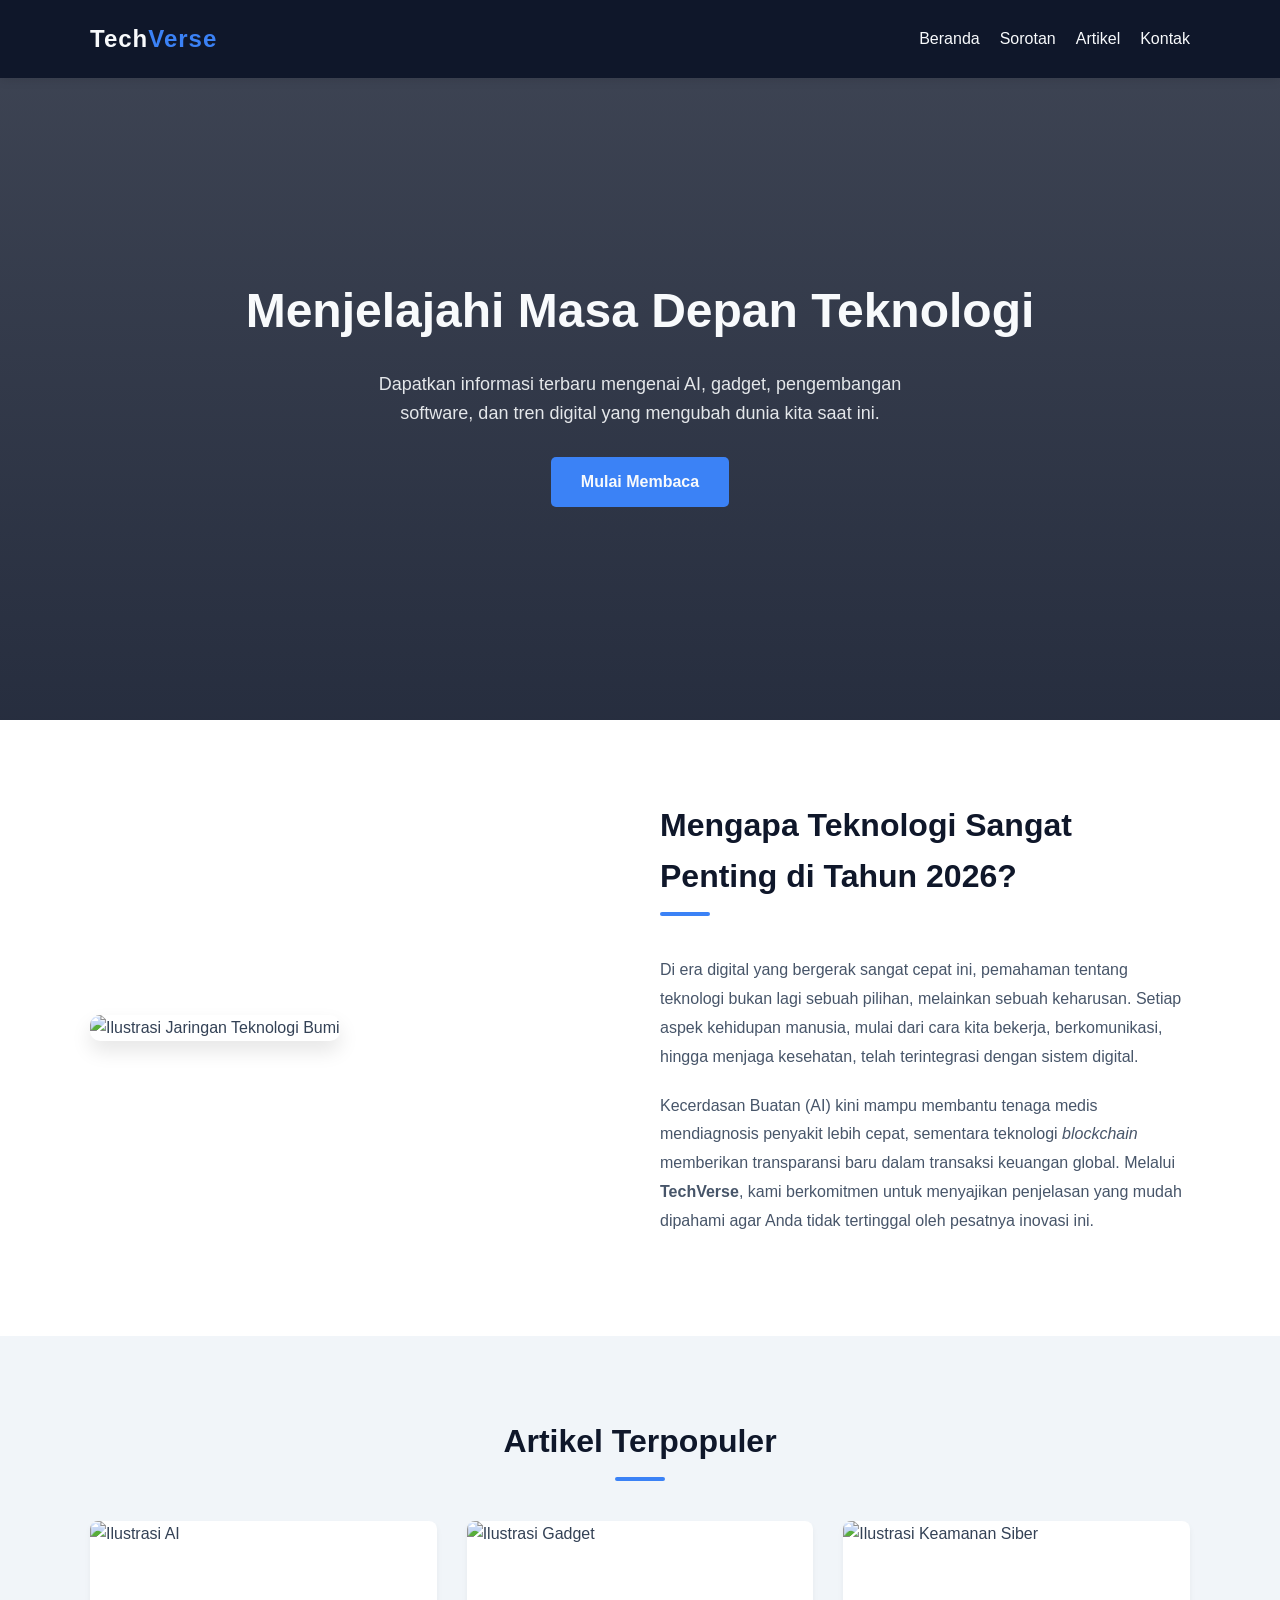
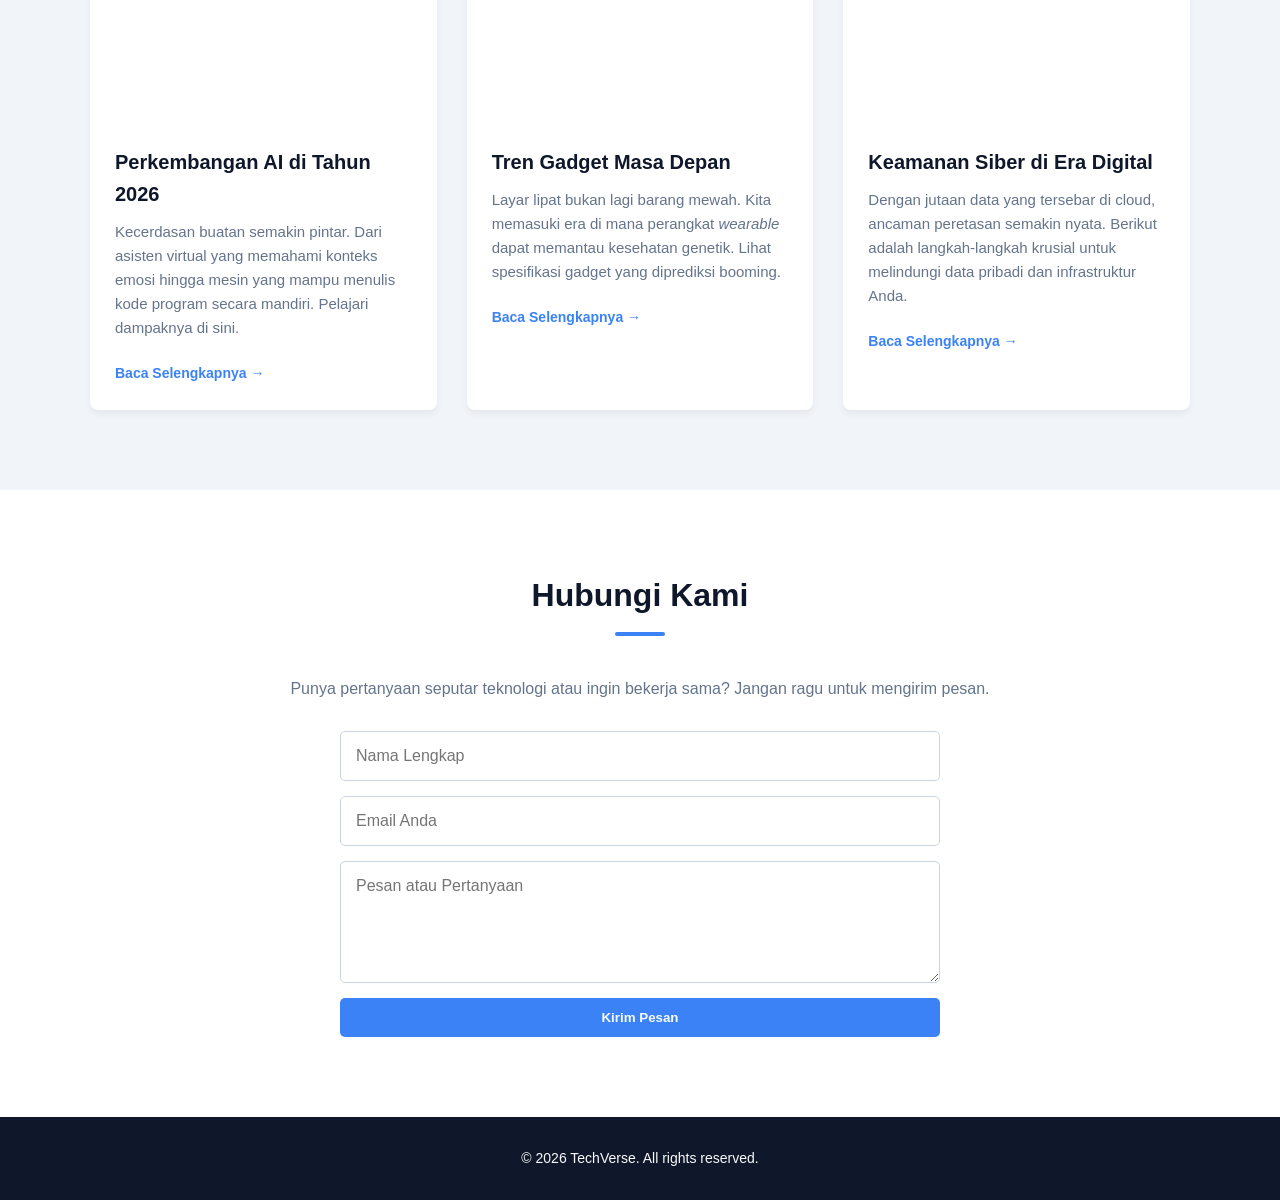
==== index.html @ 9a315098 "Update index.html" ====
<!DOCTYPE html>
<html lang="id">
<head>
    <meta charset="UTF-8">
    <meta name="viewport" content="width=device-width, initial-scale=1.0">
    <title>TechVerse - Info Teknologi Terkini</title>
    <link rel="stylesheet" href="style.css">
    
    <!-- Google AdSense Script -->
    <script async src="https://pagead2.googlesyndication.com/pagead/js/adsbygoogle.js?client=ca-pub-5963666797707136" crossorigin="anonymous"></script>
    
    <!-- AMP Auto Ads Script -->
    <script async custom-element="amp-auto-ads"
            src="https://cdn.ampproject.org/v0/amp-auto-ads-0.1.js">
    </script>
</head>
<body>

    <!-- AMP Auto Ads Placement -->
    <amp-auto-ads type="adsense"
            data-ad-client="ca-pub-5963666797707136">
    </amp-auto-ads>

    <!-- Navigasi -->
    <header>
        <div class="container navbar">
            <div class="logo">Tech<span>Verse</span></div>
            <nav>
                <ul>
                    <li><a href="#home">Beranda</a></li>
                    <li><a href="#sorotan">Sorotan</a></li>
                    <li><a href="#artikel">Artikel</a></li>
                    <li><a href="#kontak">Kontak</a></li>
                </ul>
            </nav>
        </div>
    </header>

    <!-- Hero Section -->
    <section id="home" class="hero">
        <div class="container hero-content">
            <h2>Menjelajahi Masa Depan Teknologi</h2>
            <p>Dapatkan informasi terbaru mengenai AI, gadget, pengembangan software, dan tren digital yang mengubah dunia kita saat ini.</p>
            <a href="#sorotan" class="btn">Mulai Membaca</a>
        </div>
    </section>

    <!-- Sorotan Utama (Penjelasan Detail & Gambar Besar) -->
    <section id="sorotan" class="featured-section">
        <div class="container split-layout">
            <div class="featured-image">
                <img src="https://images.unsplash.com/photo-1451187580459-43490279c0fa?auto=format&fit=crop&w=800&q=80" alt="Ilustrasi Jaringan Teknologi Bumi">
            </div>
            <div class="featured-text">
                <h3 class="section-title left-align">Mengapa Teknologi Sangat Penting di Tahun 2026?</h3>
                
                <!-- Paragraf 1 -->
                <p>Di era digital yang bergerak sangat cepat ini, pemahaman tentang teknologi bukan lagi sebuah pilihan, melainkan sebuah keharusan. Setiap aspek kehidupan manusia, mulai dari cara kita bekerja, berkomunikasi, hingga menjaga kesehatan, telah terintegrasi dengan sistem digital.</p>
                
                <!-- Paragraf 2 -->
                <p>Kecerdasan Buatan (AI) kini mampu membantu tenaga medis mendiagnosis penyakit lebih cepat, sementara teknologi <em>blockchain</em> memberikan transparansi baru dalam transaksi keuangan global. Melalui <strong>TechVerse</strong>, kami berkomitmen untuk menyajikan penjelasan yang mudah dipahami agar Anda tidak tertinggal oleh pesatnya inovasi ini.</p>

                <!-- In-Article Ads (Tepat setelah 2 paragraf di konten utama) -->
                <script async src="https://pagead2.googlesyndication.com/pagead/js/adsbygoogle.js?client=ca-pub-5963666797707136"
                     crossorigin="anonymous"></script>
                <ins class="adsbygoogle"
                     style="display:block; text-align:center;"
                     data-ad-layout="in-article"
                     data-ad-format="fluid"
                     data-ad-client="ca-pub-5963666797707136"
                     data-ad-slot="5413995856"></ins>
                <script>
                     (adsbygoogle = window.adsbygoogle || []).push({});
                </script>
            </div>
        </div>
    </section>

    <!-- Artikel/Fitur Section -->
    <section id="artikel" class="articles">
        <div class="container">
            <h3 class="section-title">Artikel Terpopuler</h3>
            <div class="card-grid">
                
                <!-- Kartu 1 -->
                <div class="card">
                    <img src="https://images.unsplash.com/photo-1677442136019-21780efad99a?auto=format&fit=crop&w=500&q=80" alt="Ilustrasi AI" class="card-img">
                    <div class="card-body">
                        <h4>Perkembangan AI di Tahun 2026</h4>
                        <p>Kecerdasan buatan semakin pintar. Dari asisten virtual yang memahami konteks emosi hingga mesin yang mampu menulis kode program secara mandiri. Pelajari dampaknya di sini.</p>
                        <a href="#" class="read-more">Baca Selengkapnya &rarr;</a>
                    </div>
                </div>

                <!-- Kartu 2 -->
                <div class="card">
                    <img src="https://images.unsplash.com/photo-1511707171634-5f897ff02aa9?auto=format&fit=crop&w=500&q=80" alt="Ilustrasi Gadget" class="card-img">
                    <div class="card-body">
                        <h4>Tren Gadget Masa Depan</h4>
                        <p>Layar lipat bukan lagi barang mewah. Kita memasuki era di mana perangkat <em>wearable</em> dapat memantau kesehatan genetik. Lihat spesifikasi gadget yang diprediksi booming.</p>
                        <a href="#" class="read-more">Baca Selengkapnya &rarr;</a>
                    </div>
                </div>

                <!-- Kartu 3 -->
                <div class="card">
                    <img src="https://images.unsplash.com/photo-1550751827-4bd374c3f58b?auto=format&fit=crop&w=500&q=80" alt="Ilustrasi Keamanan Siber" class="card-img">
                    <div class="card-body">
                        <h4>Keamanan Siber di Era Digital</h4>
                        <p>Dengan jutaan data yang tersebar di cloud, ancaman peretasan semakin nyata. Berikut adalah langkah-langkah krusial untuk melindungi data pribadi dan infrastruktur Anda.</p>
                        <a href="#" class="read-more">Baca Selengkapnya &rarr;</a>
                    </div>
                </div>

            </div>
        </div>
    </section>

    <!-- Kontak Section -->
    <section id="kontak" class="contact">
        <div class="container">
            <h3 class="section-title">Hubungi Kami</h3>
            <p style="text-align: center; margin-bottom: 30px; color: #64748b;">Punya pertanyaan seputar teknologi atau ingin bekerja sama? Jangan ragu untuk mengirim pesan.</p>
            <form class="contact-form">
                <input type="text" placeholder="Nama Lengkap" required>
                <input type="email" placeholder="Email Anda" required>
                <textarea rows="5" placeholder="Pesan atau Pertanyaan" required></textarea>
                <button type="submit" class="btn">Kirim Pesan</button>
            </form>
        </div>
    </section>

    <!-- Footer -->
    <footer>
        <p>&copy; 2026 TechVerse. All rights reserved.</p>
    </footer>

</body>
</html>
---- style.css ----
/* Reset & Variabel */
* {
    margin: 0;
    padding: 0;
    box-sizing: border-box;
    font-family: 'Segoe UI', Tahoma, Geneva, Verdana, sans-serif;
}

:root {
    --primary-color: #0f172a; 
    --accent-color: #3b82f6;  
    --text-light: #f8fafc;
    --text-dark: #334155;
    --bg-light: #f1f5f9;
}

html {
    scroll-behavior: smooth;
}

body {
    color: var(--text-dark);
    background-color: #ffffff;
    line-height: 1.6;
}

.container {
    width: 90%;
    max-width: 1100px;
    margin: 0 auto;
}

/* Navigasi */
header {
    background-color: var(--primary-color);
    position: fixed;
    width: 100%;
    top: 0;
    z-index: 1000;
    box-shadow: 0 2px 10px rgba(0,0,0,0.1);
}

.navbar {
    display: flex;
    justify-content: space-between;
    align-items: center;
    padding: 20px 0;
}

.logo {
    color: var(--text-light);
    font-size: 24px;
    font-weight: bold;
    letter-spacing: 1px;
}

.logo span {
    color: var(--accent-color);
}

nav ul {
    display: flex;
    list-style: none;
}

nav ul li {
    margin-left: 20px;
}

nav ul li a {
    color: var(--text-light);
    text-decoration: none;
    font-size: 16px;
    transition: color 0.3s;
}

nav ul li a:hover {
    color: var(--accent-color);
}

/* Hero Section */
.hero {
    background: linear-gradient(rgba(15, 23, 42, 0.8), rgba(15, 23, 42, 0.9)), 
                url('https://images.unsplash.com/photo-1518770660439-4636190af475?auto=format&fit=crop&w=1200&q=80') no-repeat center center/cover;
    height: 80vh;
    display: flex;
    align-items: center;
    text-align: center;
    color: var(--text-light);
    padding-top: 60px;
}

.hero-content h2 {
    font-size: 48px;
    margin-bottom: 20px;
}

.hero-content p {
    font-size: 18px;
    margin-bottom: 30px;
    max-width: 600px;
    margin-left: auto;
    margin-right: auto;
    opacity: 0.9;
}

.btn {
    display: inline-block;
    background-color: var(--accent-color);
    color: var(--text-light);
    padding: 12px 30px;
    text-decoration: none;
    border-radius: 5px;
    font-weight: bold;
    transition: background 0.3s;
    border: none;
    cursor: pointer;
}

.btn:hover {
    background-color: #2563eb;
}

/* Judul Section Umum */
.section-title {
    text-align: center;
    font-size: 32px;
    margin-bottom: 40px;
    position: relative;
    color: var(--primary-color);
}

.section-title::after {
    content: '';
    display: block;
    width: 50px;
    height: 4px;
    background-color: var(--accent-color);
    margin: 10px auto 0;
    border-radius: 2px;
}

.section-title.left-align {
    text-align: left;
}

.section-title.left-align::after {
    margin: 10px 0 0 0;
}

/* Sorotan Utama (Featured) */
.featured-section {
    padding: 80px 0;
    background-color: #ffffff;
}

.split-layout {
    display: flex;
    align-items: center;
    gap: 40px;
}

.featured-image {
    flex: 1;
}

.featured-image img {
    width: 100%;
    border-radius: 10px;
    box-shadow: 0 10px 20px rgba(0,0,0,0.1);
}

.featured-text {
    flex: 1;
}

.featured-text p {
    font-size: 16px;
    margin-bottom: 20px;
    color: #475569;
    line-height: 1.8;
}

/* Artikel Section */
.articles {
    padding: 80px 0;
    background-color: var(--bg-light);
}

.card-grid {
    display: grid;
    grid-template-columns: repeat(auto-fit, minmax(300px, 1fr));
    gap: 30px;
}

.card {
    background-color: #ffffff;
    border-radius: 8px;
    overflow: hidden;
    box-shadow: 0 4px 6px rgba(0,0,0,0.05);
    transition: transform 0.3s;
}

.card:hover {
    transform: translateY(-5px);
    box-shadow: 0 10px 15px rgba(0,0,0,0.1);
}

.card-img {
    width: 100%;
    height: 200px;
    object-fit: cover;
    display: block;
}

.card-body {
    padding: 25px;
}

.card-body h4 {
    font-size: 20px;
    margin-bottom: 10px;
    color: var(--primary-color);
}

.card-body p {
    color: #64748b;
    font-size: 15px;
    margin-bottom: 20px;
}

.read-more {
    color: var(--accent-color);
    text-decoration: none;
    font-weight: bold;
    font-size: 14px;
}

/* Kontak Section */
.contact {
    padding: 80px 0;
}

.contact-form {
    max-width: 600px;
    margin: 0 auto;
    display: flex;
    flex-direction: column;
    gap: 15px;
}

.contact-form input, 
.contact-form textarea {
    width: 100%;
    padding: 15px;
    border: 1px solid #cbd5e1;
    border-radius: 5px;
    font-size: 16px;
}

.contact-form input:focus, 
.contact-form textarea:focus {
    outline: none;
    border-color: var(--accent-color);
}

/* Footer */
footer {
    background-color: var(--primary-color);
    color: var(--text-light);
    text-align: center;
    padding: 30px 0;
    font-size: 14px;
}

/* Responsif (Mobile) */
@media (max-width: 768px) {
    .navbar {
        flex-direction: column;
        gap: 15px;
    }
    nav ul li {
        margin: 0 10px;
    }
    .hero-content h2 {
        font-size: 32px;
    }
    .split-layout {
        flex-direction: column;
    }
}
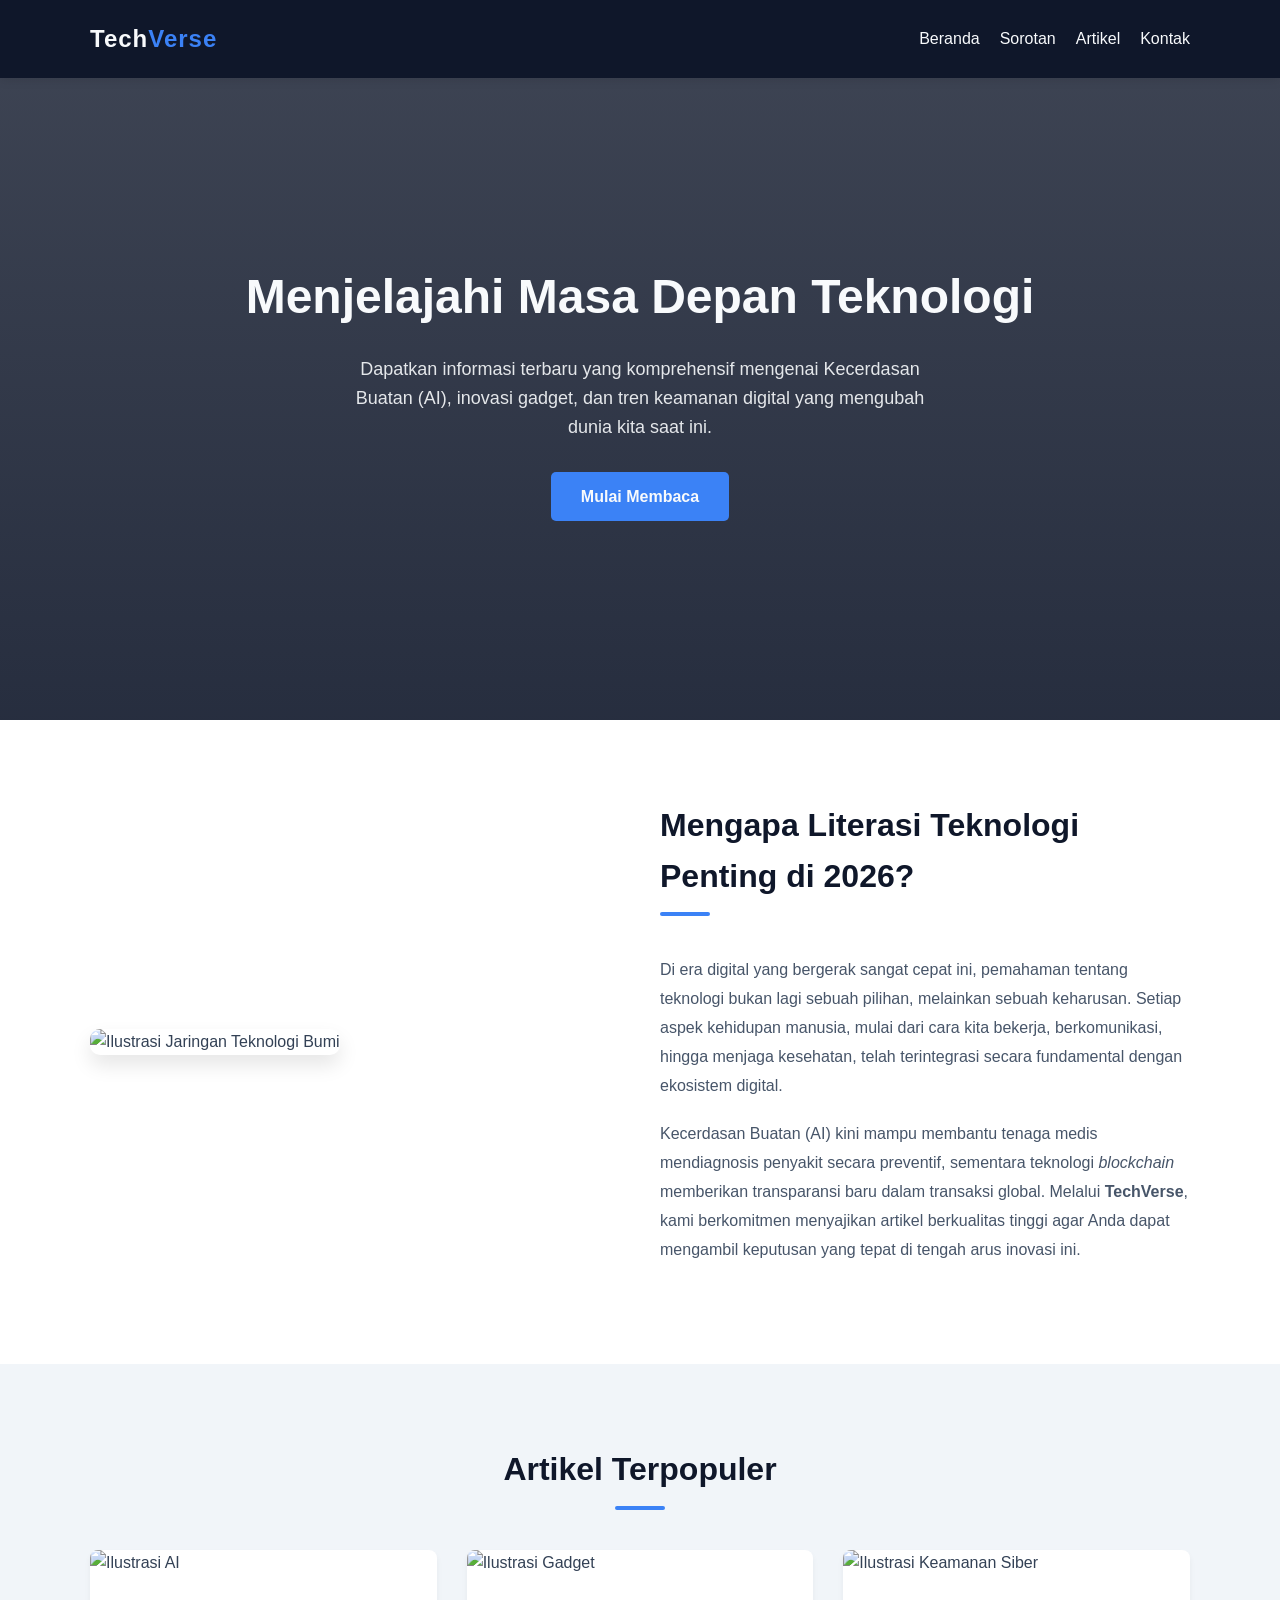
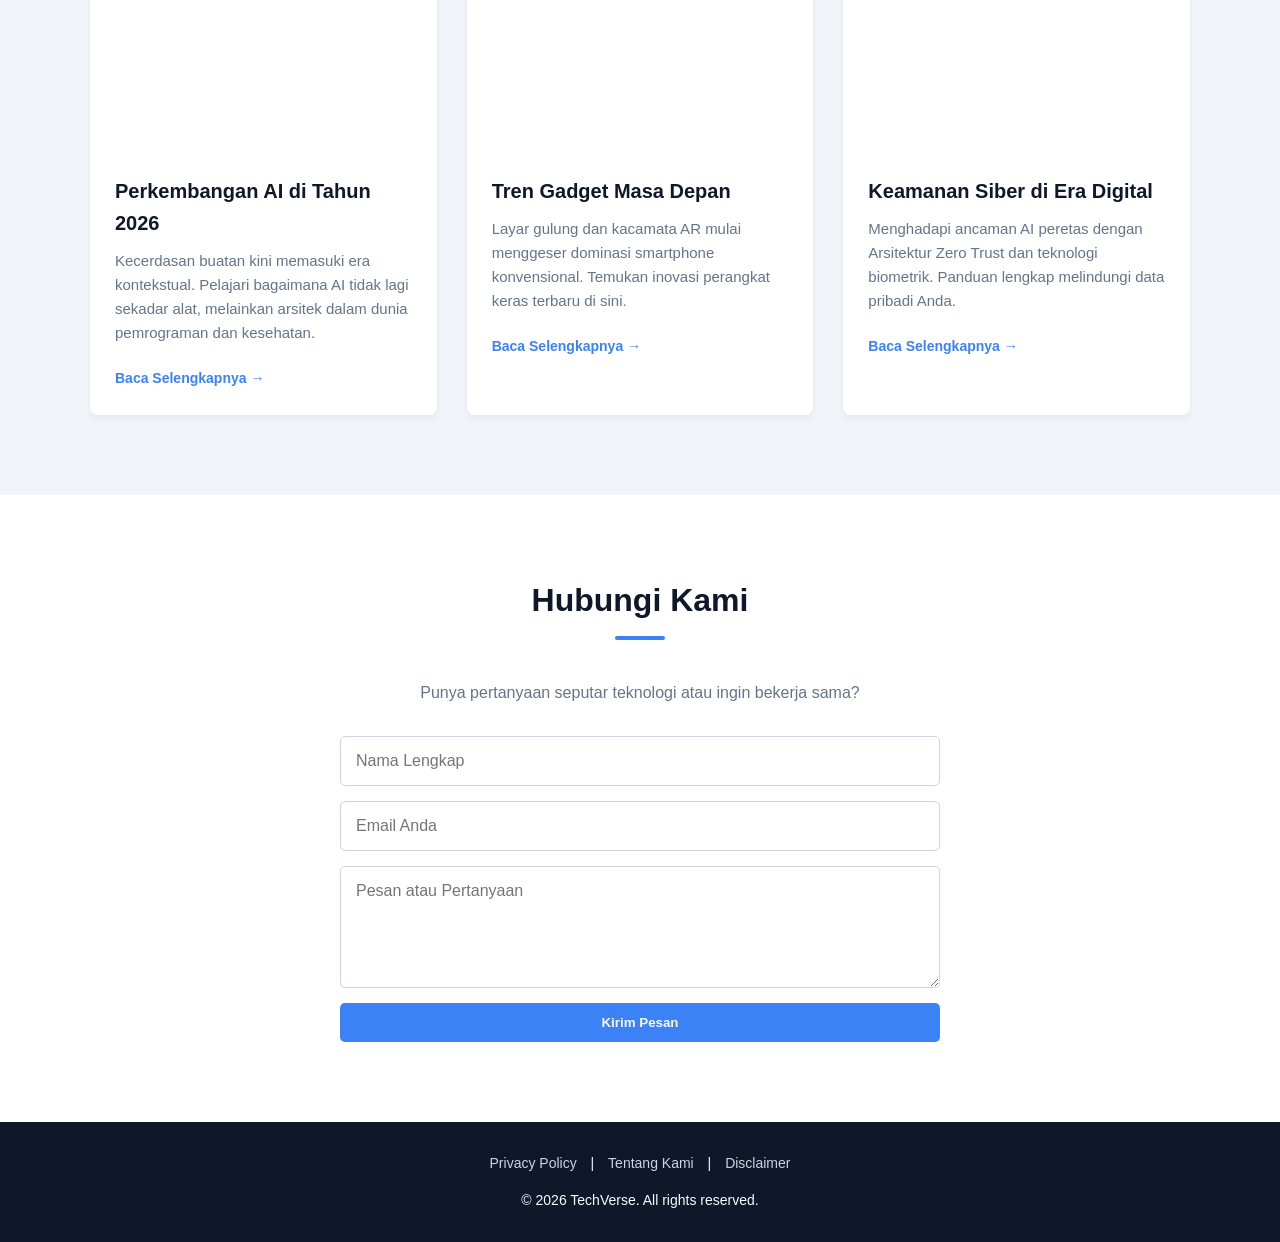
==== commit 0a6fe6bd: "Update index.html" ====
--- a/index.html
+++ b/index.html
@@ -3,135 +3,105 @@
 <head>
     <meta charset="UTF-8">
     <meta name="viewport" content="width=device-width, initial-scale=1.0">
+    <meta name="description" content="TechVerse - Portal berita teknologi terkini yang membahas AI, Gadget masa depan, dan Keamanan Siber.">
+    <meta name="google-adsense-account" content="ca-pub-5963666797707136">
     <title>TechVerse - Info Teknologi Terkini</title>
     <link rel="stylesheet" href="style.css">
-    
-    <!-- Google AdSense Script -->
+    <!-- Script Auto Ads Google AdSense diletakkan di Head -->
     <script async src="https://pagead2.googlesyndication.com/pagead/js/adsbygoogle.js?client=ca-pub-5963666797707136" crossorigin="anonymous"></script>
-    
-    <!-- AMP Auto Ads Script -->
-    <script async custom-element="amp-auto-ads"
-            src="https://cdn.ampproject.org/v0/amp-auto-ads-0.1.js">
-    </script>
 </head>
 <body>
 
-    <!-- AMP Auto Ads Placement -->
-    <amp-auto-ads type="adsense"
-            data-ad-client="ca-pub-5963666797707136">
-    </amp-auto-ads>
-
-    <!-- Navigasi -->
     <header>
         <div class="container navbar">
             <div class="logo">Tech<span>Verse</span></div>
             <nav>
                 <ul>
-                    <li><a href="#home">Beranda</a></li>
-                    <li><a href="#sorotan">Sorotan</a></li>
-                    <li><a href="#artikel">Artikel</a></li>
-                    <li><a href="#kontak">Kontak</a></li>
+                    <li><a href="index.html#home">Beranda</a></li>
+                    <li><a href="index.html#sorotan">Sorotan</a></li>
+                    <li><a href="index.html#artikel">Artikel</a></li>
+                    <li><a href="index.html#kontak">Kontak</a></li>
                 </ul>
             </nav>
         </div>
     </header>
 
-    <!-- Hero Section -->
     <section id="home" class="hero">
         <div class="container hero-content">
             <h2>Menjelajahi Masa Depan Teknologi</h2>
-            <p>Dapatkan informasi terbaru mengenai AI, gadget, pengembangan software, dan tren digital yang mengubah dunia kita saat ini.</p>
+            <p>Dapatkan informasi terbaru yang komprehensif mengenai Kecerdasan Buatan (AI), inovasi gadget, dan tren keamanan digital yang mengubah dunia kita saat ini.</p>
             <a href="#sorotan" class="btn">Mulai Membaca</a>
         </div>
     </section>
 
-    <!-- Sorotan Utama (Penjelasan Detail & Gambar Besar) -->
     <section id="sorotan" class="featured-section">
         <div class="container split-layout">
             <div class="featured-image">
                 <img src="https://images.unsplash.com/photo-1451187580459-43490279c0fa?auto=format&fit=crop&w=800&q=80" alt="Ilustrasi Jaringan Teknologi Bumi">
             </div>
             <div class="featured-text">
-                <h3 class="section-title left-align">Mengapa Teknologi Sangat Penting di Tahun 2026?</h3>
-                
-                <!-- Paragraf 1 -->
-                <p>Di era digital yang bergerak sangat cepat ini, pemahaman tentang teknologi bukan lagi sebuah pilihan, melainkan sebuah keharusan. Setiap aspek kehidupan manusia, mulai dari cara kita bekerja, berkomunikasi, hingga menjaga kesehatan, telah terintegrasi dengan sistem digital.</p>
-                
-                <!-- Paragraf 2 -->
-                <p>Kecerdasan Buatan (AI) kini mampu membantu tenaga medis mendiagnosis penyakit lebih cepat, sementara teknologi <em>blockchain</em> memberikan transparansi baru dalam transaksi keuangan global. Melalui <strong>TechVerse</strong>, kami berkomitmen untuk menyajikan penjelasan yang mudah dipahami agar Anda tidak tertinggal oleh pesatnya inovasi ini.</p>
-
-                <!-- In-Article Ads (Tepat setelah 2 paragraf di konten utama) -->
-                <script async src="https://pagead2.googlesyndication.com/pagead/js/adsbygoogle.js?client=ca-pub-5963666797707136"
-                     crossorigin="anonymous"></script>
-                <ins class="adsbygoogle"
-                     style="display:block; text-align:center;"
-                     data-ad-layout="in-article"
-                     data-ad-format="fluid"
-                     data-ad-client="ca-pub-5963666797707136"
-                     data-ad-slot="5413995856"></ins>
-                <script>
-                     (adsbygoogle = window.adsbygoogle || []).push({});
-                </script>
+                <h3 class="section-title left-align">Mengapa Literasi Teknologi Penting di 2026?</h3>
+                <p>Di era digital yang bergerak sangat cepat ini, pemahaman tentang teknologi bukan lagi sebuah pilihan, melainkan sebuah keharusan. Setiap aspek kehidupan manusia, mulai dari cara kita bekerja, berkomunikasi, hingga menjaga kesehatan, telah terintegrasi secara fundamental dengan ekosistem digital.</p>
+                <p>Kecerdasan Buatan (AI) kini mampu membantu tenaga medis mendiagnosis penyakit secara preventif, sementara teknologi <em>blockchain</em> memberikan transparansi baru dalam transaksi global. Melalui <strong>TechVerse</strong>, kami berkomitmen menyajikan artikel berkualitas tinggi agar Anda dapat mengambil keputusan yang tepat di tengah arus inovasi ini.</p>
+                <!-- Iklan manual dihilangkan dari sini agar mematuhi kebijakan "layar tanpa konten penayang" -->
             </div>
         </div>
     </section>
 
-    <!-- Artikel/Fitur Section -->
     <section id="artikel" class="articles">
         <div class="container">
             <h3 class="section-title">Artikel Terpopuler</h3>
             <div class="card-grid">
-                
-                <!-- Kartu 1 -->
                 <div class="card">
                     <img src="https://images.unsplash.com/photo-1677442136019-21780efad99a?auto=format&fit=crop&w=500&q=80" alt="Ilustrasi AI" class="card-img">
                     <div class="card-body">
                         <h4>Perkembangan AI di Tahun 2026</h4>
-                        <p>Kecerdasan buatan semakin pintar. Dari asisten virtual yang memahami konteks emosi hingga mesin yang mampu menulis kode program secara mandiri. Pelajari dampaknya di sini.</p>
-                        <a href="#" class="read-more">Baca Selengkapnya &rarr;</a>
+                        <p>Kecerdasan buatan kini memasuki era kontekstual. Pelajari bagaimana AI tidak lagi sekadar alat, melainkan arsitek dalam dunia pemrograman dan kesehatan.</p>
+                        <a href="artikel-ai.html" class="read-more">Baca Selengkapnya &rarr;</a>
                     </div>
                 </div>
 
-                <!-- Kartu 2 -->
                 <div class="card">
                     <img src="https://images.unsplash.com/photo-1511707171634-5f897ff02aa9?auto=format&fit=crop&w=500&q=80" alt="Ilustrasi Gadget" class="card-img">
                     <div class="card-body">
                         <h4>Tren Gadget Masa Depan</h4>
-                        <p>Layar lipat bukan lagi barang mewah. Kita memasuki era di mana perangkat <em>wearable</em> dapat memantau kesehatan genetik. Lihat spesifikasi gadget yang diprediksi booming.</p>
-                        <a href="#" class="read-more">Baca Selengkapnya &rarr;</a>
+                        <p>Layar gulung dan kacamata AR mulai menggeser dominasi smartphone konvensional. Temukan inovasi perangkat keras terbaru di sini.</p>
+                        <a href="artikel-gadget.html" class="read-more">Baca Selengkapnya &rarr;</a>
                     </div>
                 </div>
 
-                <!-- Kartu 3 -->
                 <div class="card">
                     <img src="https://images.unsplash.com/photo-1550751827-4bd374c3f58b?auto=format&fit=crop&w=500&q=80" alt="Ilustrasi Keamanan Siber" class="card-img">
                     <div class="card-body">
                         <h4>Keamanan Siber di Era Digital</h4>
-                        <p>Dengan jutaan data yang tersebar di cloud, ancaman peretasan semakin nyata. Berikut adalah langkah-langkah krusial untuk melindungi data pribadi dan infrastruktur Anda.</p>
-                        <a href="#" class="read-more">Baca Selengkapnya &rarr;</a>
+                        <p>Menghadapi ancaman AI peretas dengan Arsitektur Zero Trust dan teknologi biometrik. Panduan lengkap melindungi data pribadi Anda.</p>
+                        <a href="artikel-siber.html" class="read-more">Baca Selengkapnya &rarr;</a>
                     </div>
                 </div>
-
             </div>
         </div>
     </section>
 
-    <!-- Kontak Section -->
     <section id="kontak" class="contact">
         <div class="container">
             <h3 class="section-title">Hubungi Kami</h3>
-            <p style="text-align: center; margin-bottom: 30px; color: #64748b;">Punya pertanyaan seputar teknologi atau ingin bekerja sama? Jangan ragu untuk mengirim pesan.</p>
-            <form class="contact-form">
-                <input type="text" placeholder="Nama Lengkap" required>
-                <input type="email" placeholder="Email Anda" required>
-                <textarea rows="5" placeholder="Pesan atau Pertanyaan" required></textarea>
+            <p style="text-align: center; margin-bottom: 30px; color: #64748b;">Punya pertanyaan seputar teknologi atau ingin bekerja sama?</p>
+            <!-- Form fungsional menggunakan Formsubmit (gratis) agar tidak dinilai "Under Construction" -->
+            <form class="contact-form" action="https://formsubmit.co/emailanda@gmail.com" method="POST">
+                <input type="text" name="name" placeholder="Nama Lengkap" required>
+                <input type="email" name="email" placeholder="Email Anda" required>
+                <textarea name="message" rows="5" placeholder="Pesan atau Pertanyaan" required></textarea>
                 <button type="submit" class="btn">Kirim Pesan</button>
             </form>
         </div>
     </section>
 
-    <!-- Footer -->
     <footer>
+        <div style="margin-bottom: 15px;">
+            <a href="privacy.html" style="color: #cbd5e1; margin: 0 10px; text-decoration: none;">Privacy Policy</a> |
+            <a href="about.html" style="color: #cbd5e1; margin: 0 10px; text-decoration: none;">Tentang Kami</a> |
+            <a href="disclaimer.html" style="color: #cbd5e1; margin: 0 10px; text-decoration: none;">Disclaimer</a>
+        </div>
         <p>&copy; 2026 TechVerse. All rights reserved.</p>
     </footer>
 
